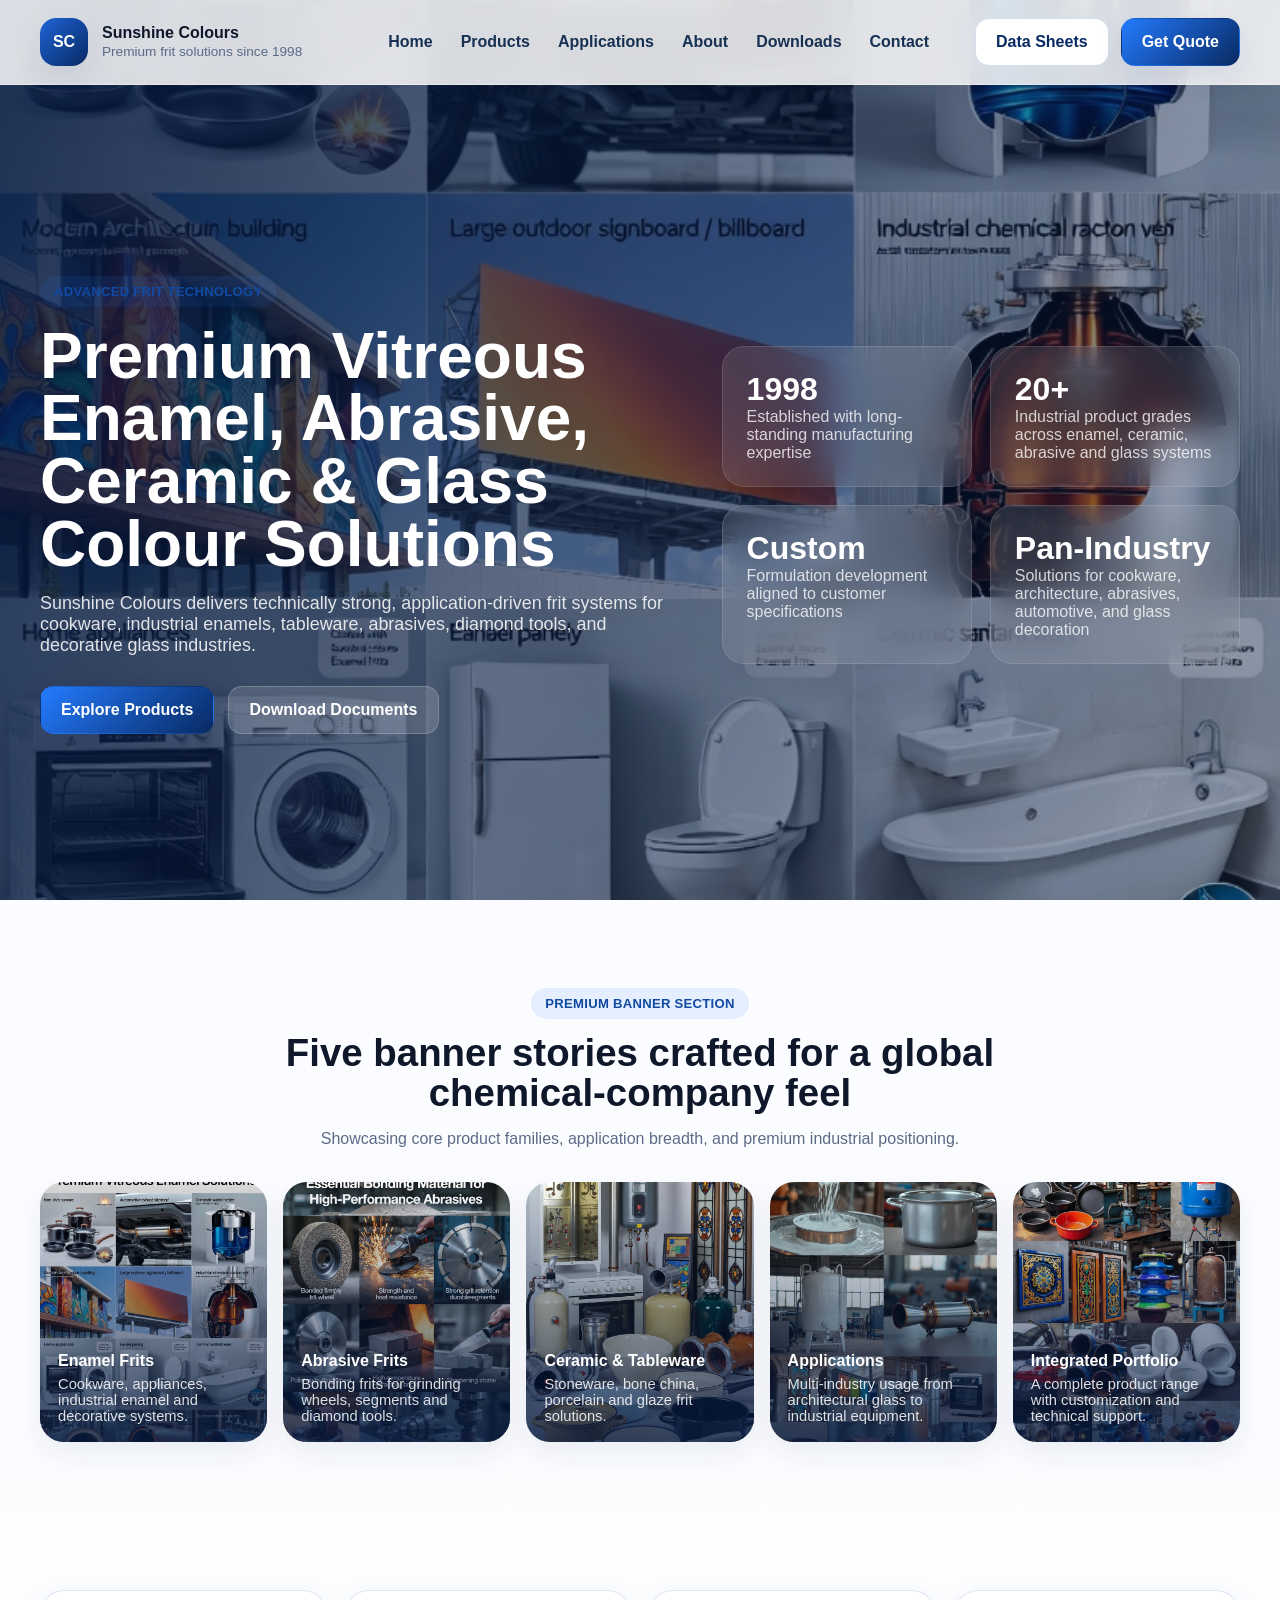
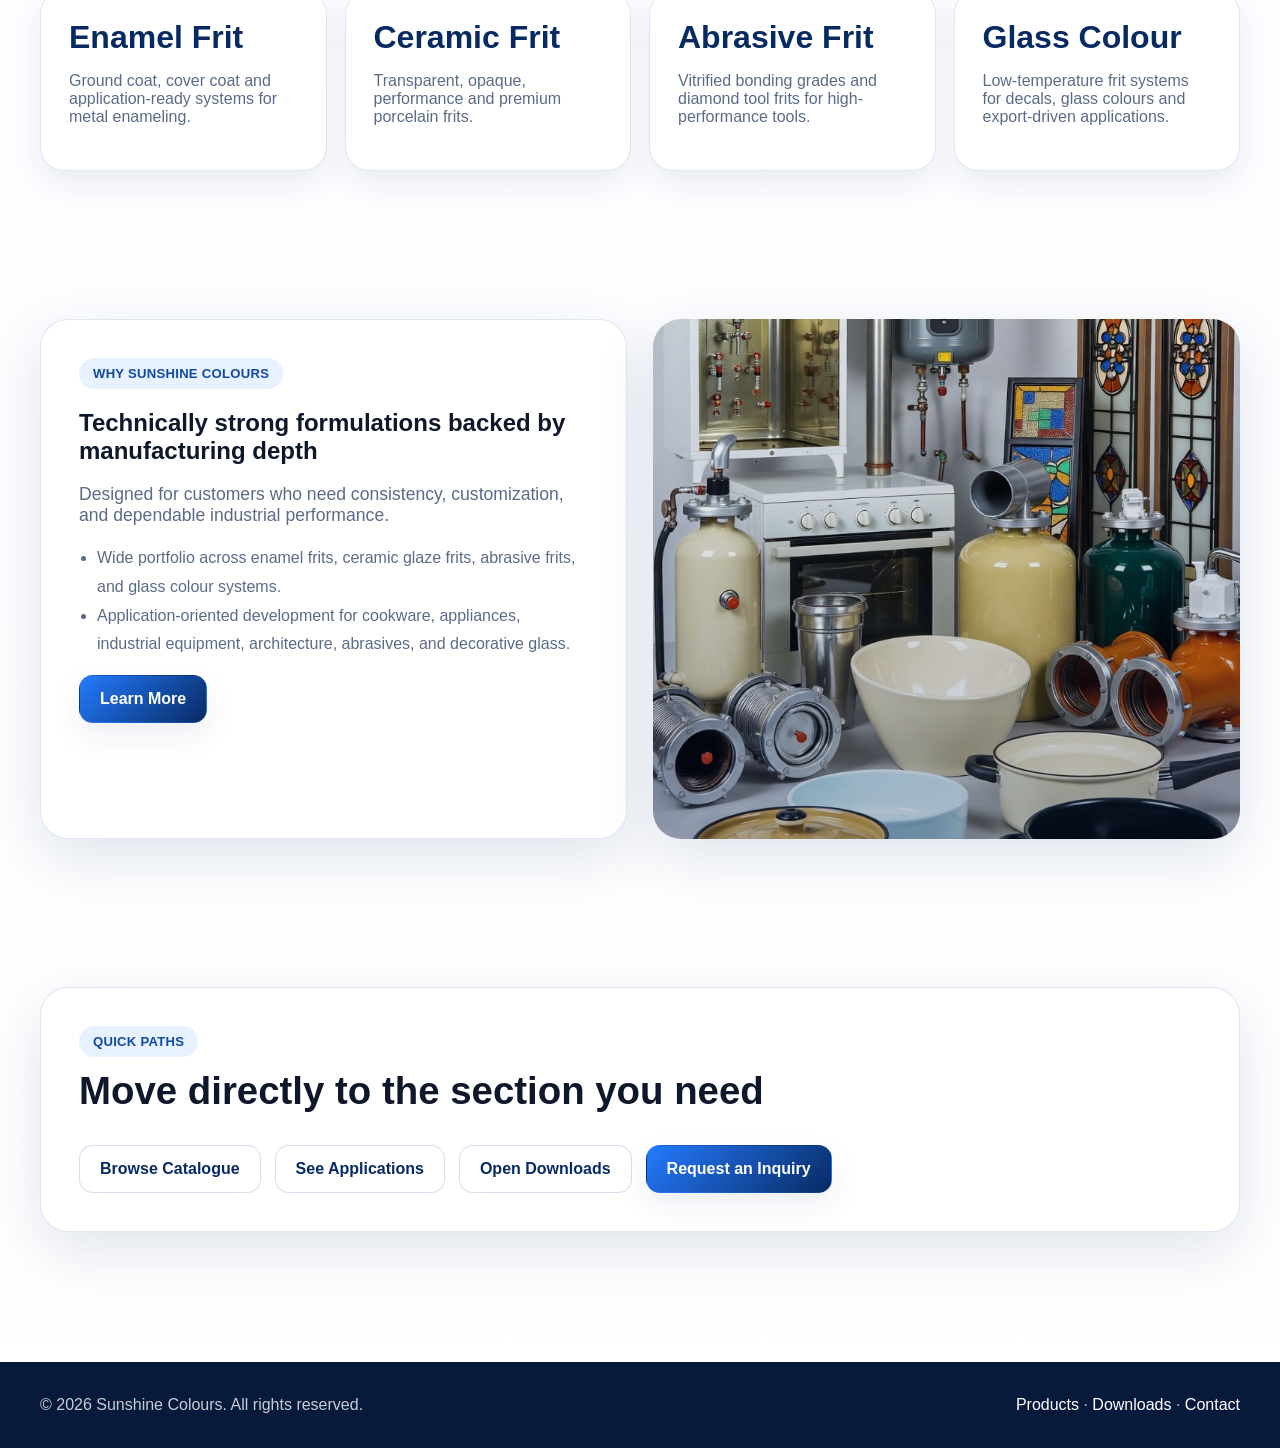
==== index.html @ 82674e24 "Add files via upload" ====
<!doctype html>
<html lang="en">
<head>
  <meta charset="UTF-8" />
  <meta name="viewport" content="width=device-width, initial-scale=1.0" />
  <title>Sunshine Colours | Premium Frit Solutions</title>
  <meta name="description" content="Sunshine Colours manufactures enamel frits, ceramic and tableware frits, abrasive frits, and glass colour frit systems." />
  <link rel="stylesheet" href="assets/css/styles.css" />
</head>
<body>
  <header class="topbar">
    <div class="container nav">
      <a class="brand" href="index.html">
        <div class="brand-mark">SC</div>
        <div class="brand-copy"><strong>Sunshine Colours</strong><span>Premium frit solutions since 1998</span></div>
      </a>
      <button class="nav-toggle">☰</button>
      <ul class="nav-links">
        <li><a href="index.html">Home</a></li>
        <li>
          <a href="products.html">Products</a>
          <div class="mega">
            <div class="mega-grid">
              <a class="mega-card" href="products.html"><strong>Enamel Frits</strong><span>Ground coat, cover coat, decorative systems</span></a>
              <a class="mega-card" href="products.html"><strong>Ceramic & Tableware Frits</strong><span>Stoneware, porcelain, bone china, glaze frits</span></a>
              <a class="mega-card" href="products.html"><strong>Abrasive Frits</strong><span>Bonding frits and diamond tool bonding grades</span></a>
              <a class="mega-card" href="products.html"><strong>Glass Colour Frits</strong><span>Lead-based and lead-free low-temperature systems</span></a>
            </div>
          </div>
        </li>
        <li><a href="applications.html">Applications</a></li>
        <li><a href="about.html">About</a></li>
        <li><a href="downloads.html">Downloads</a></li>
        <li><a href="contact.html">Contact</a></li>
      </ul>
      <div class="nav-cta">
        <a class="btn btn-outline" href="downloads.html">Data Sheets</a>
        <a class="btn btn-primary" href="contact.html">Get Quote</a>
      </div>
    </div>
  </header>

  <section class="hero">
    <div class="hero-slide active" style="background-image:url('assets/images/banner-enamel.jpg')"></div>
    <div class="hero-slide" style="background-image:url('assets/images/banner-abrasive.jpg')"></div>
    <div class="hero-slide" style="background-image:url('assets/images/applications-grid.jpg')"></div>
    <div class="hero-slide" style="background-image:url('assets/images/showcase-products.jpg')"></div>
    <div class="hero-slide" style="background-image:url('assets/images/showcase-enamel.jpg')"></div>
    <div class="hero-overlay"></div>
    <div class="container hero-content">
      <div class="hero-grid">
        <div>
          <span class="eyebrow">Advanced frit technology</span>
          <h1>Premium Vitreous Enamel, Abrasive, Ceramic & Glass Colour Solutions</h1>
          <p>Sunshine Colours delivers technically strong, application-driven frit systems for cookware, industrial enamels, tableware, abrasives, diamond tools, and decorative glass industries.</p>
          <div class="hero-actions">
            <a class="btn btn-primary" href="products.html">Explore Products</a>
            <a class="btn btn-light" href="downloads.html">Download Documents</a>
          </div>
        </div>
        <div class="hero-metrics">
          <div class="metric-card"><strong>1998</strong><span>Established with long-standing manufacturing expertise</span></div>
          <div class="metric-card"><strong>20+</strong><span>Industrial product grades across enamel, ceramic, abrasive and glass systems</span></div>
          <div class="metric-card"><strong>Custom</strong><span>Formulation development aligned to customer specifications</span></div>
          <div class="metric-card"><strong>Pan-Industry</strong><span>Solutions for cookware, architecture, abrasives, automotive, and glass decoration</span></div>
        </div>
      </div>
    </div>
  </section>

  <section class="section">
    <div class="container">
      <div class="section-heading reveal">
        <span class="eyebrow">Premium banner section</span>
        <h2>Five banner stories crafted for a global chemical-company feel</h2>
        <p>Showcasing core product families, application breadth, and premium industrial positioning.</p>
      </div>
      <div class="banner-stack">
        <div class="banner-card reveal" style="background-image:url('assets/images/banner-enamel.jpg')"><div class="banner-copy"><h3>Enamel Frits</h3><p>Cookware, appliances, industrial enamel and decorative systems.</p></div></div>
        <div class="banner-card reveal" style="background-image:url('assets/images/banner-abrasive.jpg')"><div class="banner-copy"><h3>Abrasive Frits</h3><p>Bonding frits for grinding wheels, segments and diamond tools.</p></div></div>
        <div class="banner-card reveal" style="background-image:url('assets/images/showcase-products.jpg')"><div class="banner-copy"><h3>Ceramic & Tableware</h3><p>Stoneware, bone china, porcelain and glaze frit solutions.</p></div></div>
        <div class="banner-card reveal" style="background-image:url('assets/images/applications-grid.jpg')"><div class="banner-copy"><h3>Applications</h3><p>Multi-industry usage from architectural glass to industrial equipment.</p></div></div>
        <div class="banner-card reveal" style="background-image:url('assets/images/showcase-enamel.jpg')"><div class="banner-copy"><h3>Integrated Portfolio</h3><p>A complete product range with customization and technical support.</p></div></div>
      </div>
    </div>
  </section>

  <section class="section-sm">
    <div class="container stat-strip">
      <div class="stat-card reveal"><strong>Enamel Frit</strong><p>Ground coat, cover coat and application-ready systems for metal enameling.</p></div>
      <div class="stat-card reveal"><strong>Ceramic Frit</strong><p>Transparent, opaque, performance and premium porcelain frits.</p></div>
      <div class="stat-card reveal"><strong>Abrasive Frit</strong><p>Vitrified bonding grades and diamond tool frits for high-performance tools.</p></div>
      <div class="stat-card reveal"><strong>Glass Colour</strong><p>Low-temperature frit systems for decals, glass colours and export-driven applications.</p></div>
    </div>
  </section>

  <section class="section">
    <div class="container showcase">
      <div class="content-panel reveal">
        <span class="eyebrow">Why Sunshine Colours</span>
        <h2>Technically strong formulations backed by manufacturing depth</h2>
        <p class="lead">Designed for customers who need consistency, customization, and dependable industrial performance.</p>
        <ul>
          <li>Wide portfolio across enamel frits, ceramic glaze frits, abrasive frits, and glass colour systems.</li>
          <li>Application-oriented development for cookware, appliances, industrial equipment, architecture, abrasives, and decorative glass.</li>
        </ul>
        <a class="btn btn-primary" href="about.html">Learn More</a>
      </div>
      <div class="image-panel reveal" style="background-image:url('assets/images/showcase-products.jpg')"></div>
    </div>
  </section>

  <section class="section-sm">
    <div class="container content-panel reveal">
      <div class="section-heading left">
        <span class="eyebrow">Quick paths</span>
        <h2>Move directly to the section you need</h2>
      </div>
      <div class="hero-actions">
        <a class="btn btn-outline" href="products.html">Browse Catalogue</a>
        <a class="btn btn-outline" href="applications.html">See Applications</a>
        <a class="btn btn-outline" href="downloads.html">Open Downloads</a>
        <a class="btn btn-primary" href="contact.html">Request an Inquiry</a>
      </div>
    </div>
  </section>

  <footer class="footer">
    <div class="container footer-grid">
      <div>© <span id="year"></span> Sunshine Colours. All rights reserved.</div>
      <div><a href="products.html">Products</a> · <a href="downloads.html">Downloads</a> · <a href="contact.html">Contact</a></div>
    </div>
  </footer>
  <script src="assets/js/products.js"></script>
  <script src="assets/js/app.js"></script>
</body>
</html>
---- assets/css/styles.css ----
:root {
  --blue-950: #061a40;
  --blue-900: #082a63;
  --blue-800: #114aa2;
  --blue-700: #1e63d6;
  --blue-600: #247bff;
  --blue-500: #4da0ff;
  --blue-100: #eaf4ff;
  --blue-050: #f5faff;
  --ink: #0f172a;
  --muted: #5b6b87;
  --line: rgba(17, 74, 162, 0.13);
  --white: #ffffff;
  --shadow: 0 20px 60px rgba(8, 42, 99, 0.12);
  --shadow-soft: 0 12px 30px rgba(8, 42, 99, 0.08);
  --radius-lg: 24px;
  --radius-md: 18px;
  --radius-sm: 12px;
  --container: min(1200px, calc(100% - 32px));
}
* { box-sizing: border-box; }
html { scroll-behavior: smooth; }
body {
  margin: 0;
  font-family: Inter, Segoe UI, Arial, sans-serif;
  color: var(--ink);
  background: linear-gradient(180deg, #f9fbff 0%, #ffffff 100%);
}
a { color: inherit; text-decoration: none; }
img { max-width: 100%; display: block; }
.container { width: var(--container); margin: 0 auto; }
.section { padding: 88px 0; }
.section-sm { padding: 60px 0; }
.page-hero { padding: 150px 0 70px; background: radial-gradient(circle at top left, rgba(77,160,255,.18), transparent 34%), linear-gradient(135deg, #ffffff, #eef6ff); border-bottom: 1px solid var(--line); }
.page-hero h1 { font-size: clamp(2rem, 4vw, 3.4rem); line-height: 1.05; margin: 0 0 16px; }
.page-hero p { max-width: 760px; color: var(--muted); font-size: 1.05rem; }
.eyebrow { display: inline-block; padding: 8px 14px; border-radius: 999px; color: var(--blue-800); background: rgba(36,123,255,.1); font-weight: 700; letter-spacing: .02em; font-size: .82rem; text-transform: uppercase; }
.lead { font-size: 1.1rem; color: var(--muted); }
.topbar {
  position: fixed; top: 0; left: 0; right: 0; z-index: 1000;
  backdrop-filter: blur(18px);
  background: rgba(255,255,255,.84);
  border-bottom: 1px solid rgba(255,255,255,.35);
}
.nav { display: flex; align-items: center; justify-content: space-between; min-height: 84px; gap: 20px; }
.brand { display: flex; align-items: center; gap: 14px; }
.brand-mark {
  width: 48px; height: 48px; border-radius: 16px;
  background: linear-gradient(135deg, var(--blue-700), var(--blue-900));
  color: white; display: grid; place-items: center; font-weight: 900; box-shadow: var(--shadow-soft);
}
.brand-copy strong { display: block; font-size: 1rem; }
.brand-copy span { color: var(--muted); font-size: .85rem; }
.nav-links { display: flex; align-items: center; gap: 28px; }
.nav-links > li { list-style: none; position: relative; }
.nav-links a { font-weight: 600; color: #183153; }
.nav-links a:hover { color: var(--blue-700); }
.nav-cta { display: flex; gap: 12px; align-items: center; }
.nav-toggle { display: none; border: 0; background: transparent; font-size: 1.7rem; }
.mega { position: absolute; top: 130%; left: 0; min-width: 560px; padding: 20px; background: rgba(255,255,255,.98); border: 1px solid var(--line); border-radius: var(--radius-md); box-shadow: var(--shadow); opacity: 0; pointer-events: none; transform: translateY(10px); transition: .25s ease; }
.nav-links li:hover .mega { opacity: 1; pointer-events: auto; transform: translateY(0); }
.mega-grid { display: grid; grid-template-columns: 1fr 1fr; gap: 16px; }
.mega-card { border: 1px solid var(--line); border-radius: var(--radius-sm); padding: 16px; background: linear-gradient(180deg, #fff, #f8fbff); }
.mega-card span { display: block; color: var(--muted); font-size: .9rem; margin-top: 6px; }
.btn {
  display: inline-flex; align-items: center; justify-content: center; gap: 10px;
  padding: 14px 20px; border-radius: 14px; font-weight: 700; transition: .25s ease;
  border: 1px solid transparent; cursor: pointer;
}
.btn-primary { background: linear-gradient(135deg, var(--blue-600), var(--blue-900)); color: white; box-shadow: var(--shadow-soft); }
.btn-primary:hover { transform: translateY(-2px); }
.btn-outline { border-color: rgba(17,74,162,.18); background: white; color: var(--blue-900); }
.btn-outline:hover { border-color: var(--blue-700); color: var(--blue-700); }
.btn-light { background: rgba(255,255,255,.15); color: white; border-color: rgba(255,255,255,.2); }
.hero {
  position: relative; min-height: 100vh; display: flex; align-items: center; overflow: hidden; color: white;
  background: var(--blue-950);
}
.hero-overlay {
  position: absolute; inset: 0; background: linear-gradient(110deg, rgba(6,26,64,.90), rgba(6,26,64,.62) 45%, rgba(6,26,64,.38) 100%); z-index: 2;
}
.hero-slide {
  position: absolute; inset: 0; background-size: cover; background-position: center; opacity: 0; transform: scale(1.05); transition: opacity .9s ease, transform 6s ease;
}
.hero-slide.active { opacity: 1; transform: scale(1); }
.hero-content { position: relative; z-index: 3; padding-top: 110px; }
.hero-grid { display: grid; grid-template-columns: 1.1fr .9fr; gap: 48px; align-items: center; }
.hero h1 { font-size: clamp(2.7rem, 5vw, 4.8rem); line-height: .98; margin: 18px 0; max-width: 820px; }
.hero p { color: rgba(255,255,255,.85); font-size: 1.12rem; max-width: 720px; }
.hero-actions { display: flex; gap: 14px; flex-wrap: wrap; margin-top: 30px; }
.hero-metrics { display: grid; grid-template-columns: repeat(2, minmax(0,1fr)); gap: 18px; }
.metric-card { background: rgba(255,255,255,.1); backdrop-filter: blur(18px); border: 1px solid rgba(255,255,255,.12); border-radius: 22px; padding: 24px; }
.metric-card strong { display: block; font-size: 2rem; }
.metric-card span { color: rgba(255,255,255,.78); }
.section-heading { max-width: 780px; margin: 0 auto 34px; text-align: center; }
.section-heading.left { margin-left: 0; text-align: left; }
.section-heading h2 { font-size: clamp(1.8rem, 3vw, 3rem); line-height: 1.05; margin: 14px 0 10px; }
.section-heading p { color: var(--muted); }
.cards-3, .cards-4 { display: grid; gap: 22px; }
.cards-3 { grid-template-columns: repeat(3, minmax(0,1fr)); }
.cards-4 { grid-template-columns: repeat(4, minmax(0,1fr)); }
.info-card, .stat-card, .download-card, .contact-card, .product-card, .detail-card, .app-card {
  background: white; border: 1px solid var(--line); border-radius: var(--radius-lg); box-shadow: var(--shadow-soft);
}
.info-card, .stat-card, .download-card, .contact-card, .app-card { padding: 28px; }
.info-card h3, .product-card h3, .app-card h3 { margin: 12px 0 12px; font-size: 1.25rem; }
.info-card p, .stat-card p, .download-card p, .contact-card p, .app-card p { color: var(--muted); }
.icon-badge { width: 56px; height: 56px; border-radius: 18px; background: linear-gradient(135deg, #e9f3ff, #d6e8ff); color: var(--blue-800); display: grid; place-items: center; font-size: 1.4rem; }
.stat-strip { display: grid; grid-template-columns: repeat(4, minmax(0,1fr)); gap: 18px; }
.stat-card strong { font-size: 2rem; display: block; color: var(--blue-900); }
.showcase { display: grid; grid-template-columns: 1fr 1fr; gap: 26px; align-items: stretch; }
.image-panel { min-height: 520px; border-radius: 28px; background-size: cover; background-position: center; position: relative; overflow: hidden; box-shadow: var(--shadow); }
.image-panel::after { content: ''; position: absolute; inset: 0; background: linear-gradient(180deg, transparent, rgba(6,26,64,.28)); }
.content-panel { background: white; border: 1px solid var(--line); box-shadow: var(--shadow); border-radius: 28px; padding: 38px; }
.content-panel ul { padding-left: 18px; color: var(--muted); line-height: 1.8; }
.banner-stack { display: grid; grid-template-columns: repeat(5, minmax(0,1fr)); gap: 16px; }
.banner-card { position: relative; min-height: 260px; border-radius: 24px; overflow: hidden; background-size: cover; background-position: center; box-shadow: var(--shadow-soft); }
.banner-card::after { content:''; position:absolute; inset:0; background: linear-gradient(180deg, transparent, rgba(6,26,64,.82)); }
.banner-card .banner-copy { position:absolute; left:18px; right:18px; bottom:18px; z-index:2; color:white; }
.banner-card h3 { margin: 0 0 6px; font-size: 1rem; }
.banner-card p { margin: 0; color: rgba(255,255,255,.85); font-size: .92rem; }
.filter-panel {
  display: grid; grid-template-columns: 1.3fr .9fr .9fr; gap: 16px; padding: 18px; margin-bottom: 28px;
  background: white; border: 1px solid var(--line); border-radius: 24px; box-shadow: var(--shadow-soft);
}
.filter-panel input, .filter-panel select, .field input, .field textarea {
  width: 100%; padding: 15px 16px; border: 1px solid rgba(17,74,162,.14); border-radius: 14px; outline: none; background: #fbfdff; font: inherit;
}
.filter-panel input:focus, .filter-panel select:focus, .field input:focus, .field textarea:focus { border-color: var(--blue-600); box-shadow: 0 0 0 4px rgba(36,123,255,.09); }
.product-grid { display: grid; grid-template-columns: repeat(3, minmax(0,1fr)); gap: 22px; }
.product-card { overflow: hidden; }
.product-card-image { min-height: 220px; background-size: cover; background-position: center; }
.product-card-body { padding: 24px; }
.product-card p { color: var(--muted); }
.product-meta-row { display: flex; gap: 10px; align-items: center; flex-wrap: wrap; margin-bottom: 8px; }
.chip, .code-tag { display: inline-flex; padding: 7px 12px; border-radius: 999px; font-size: .8rem; font-weight: 700; }
.chip { background: rgba(36,123,255,.1); color: var(--blue-800); }
.code-tag { background: rgba(6,26,64,.07); color: var(--blue-950); }
.mini-specs { display: grid; gap: 8px; color: var(--muted); font-size: .93rem; margin: 16px 0 20px; }
.card-actions { display: flex; }
.empty-state { grid-column: 1/-1; text-align: center; background: white; padding: 40px; border-radius: 22px; border: 1px solid var(--line); }
.product-hero-detail { display: grid; grid-template-columns: .9fr 1.1fr; gap: 28px; align-items: stretch; }
.product-hero-detail-image { min-height: 420px; background-size: cover; background-position: center; border-radius: 28px; box-shadow: var(--shadow); }
.product-hero-detail-copy { background: white; border-radius: 28px; border: 1px solid var(--line); padding: 34px; box-shadow: var(--shadow-soft); }
.product-hero-detail-copy h1 { margin: 8px 0 14px; font-size: clamp(2rem, 3vw, 3rem); }
.detail-cta-group { display:flex; gap:14px; flex-wrap: wrap; margin-top: 28px; }
.detail-grid { display: grid; grid-template-columns: 1fr 1fr; gap: 22px; margin-top: 22px; }
.detail-card { padding: 30px; }
.spec-table { width: 100%; border-collapse: collapse; }
.spec-table td { padding: 14px 10px; border-bottom: 1px solid rgba(17,74,162,.1); }
.spec-table td:first-child { color: var(--muted); width: 42%; }
.feature-list { margin: 0; padding-left: 18px; color: var(--muted); line-height: 1.85; }
.spec-kpis { display:grid; gap: 16px; }
.spec-kpis div { padding: 18px; border-radius: 16px; background: linear-gradient(180deg, #f7fbff, #eef6ff); border: 1px solid var(--line); }
.spec-kpis span { display:block; font-size: .88rem; color: var(--muted); margin-bottom: 8px; }
.related-grid { display:grid; grid-template-columns: repeat(3, minmax(0,1fr)); gap: 18px; }
.related-card { display:block; padding: 22px; border-radius: 18px; border: 1px solid var(--line); background:white; box-shadow: var(--shadow-soft); }
.related-card span { display:block; font-size: .84rem; color: var(--blue-700); font-weight: 700; margin-bottom: 8px; }
.app-grid { display:grid; grid-template-columns: repeat(3, minmax(0,1fr)); gap: 22px; }
.app-card ul { color: var(--muted); padding-left: 18px; line-height: 1.8; }
.about-grid { display:grid; grid-template-columns: 1.1fr .9fr; gap: 26px; }
.highlight-box { padding: 28px; border-radius: 24px; background: linear-gradient(135deg, #0c2e67, #1d67db); color: white; box-shadow: var(--shadow); }
.highlight-box p, .highlight-box li { color: rgba(255,255,255,.86); }
.download-grid, .contact-grid { display:grid; grid-template-columns: repeat(2, minmax(0,1fr)); gap: 22px; }
.download-card strong { display:block; margin-bottom: 8px; font-size: 1.1rem; }
.form-grid { display:grid; grid-template-columns: 1fr 1fr; gap: 14px; }
.field textarea { min-height: 150px; resize: vertical; }
.footer { padding: 34px 0; background: #071a3c; color: rgba(255,255,255,.78); margin-top: 70px; }
.footer-grid { display:flex; align-items:center; justify-content:space-between; gap: 20px; }
.footer a { color: white; }
.whatsapp-float {
  position: fixed; right: 22px; bottom: 22px; width: 58px; height: 58px; border-radius: 999px; z-index: 999;
  display: grid; place-items: center; color: white; font-size: 1.35rem; box-shadow: var(--shadow);
  background: linear-gradient(135deg, #28d366, #13964a);
}
.reveal { opacity: 0; transform: translateY(18px); transition: opacity .65s ease, transform .65s ease; }
.revealed { opacity: 1; transform: translateY(0); }
@media (max-width: 1100px) {
  .banner-stack, .cards-4, .product-grid, .app-grid { grid-template-columns: repeat(2, minmax(0,1fr)); }
  .cards-3, .showcase, .about-grid, .detail-grid, .product-hero-detail, .download-grid, .contact-grid, .hero-grid { grid-template-columns: 1fr; }
  .stat-strip { grid-template-columns: repeat(2, minmax(0,1fr)); }
}
@media (max-width: 820px) {
  .nav-toggle { display: inline-flex; }
  .nav-links {
    position: absolute; top: 84px; left: 16px; right: 16px; display: none; flex-direction: column; align-items: stretch;
    background: white; border-radius: 22px; padding: 18px; box-shadow: var(--shadow); border: 1px solid var(--line);
  }
  .nav-links.open { display: flex; }
  .nav-links li:hover .mega { position: static; opacity: 1; pointer-events: auto; transform: none; min-width: auto; box-shadow: none; padding: 12px 0 0; border: 0; }
  .nav-cta { display:none; }
  .filter-panel, .form-grid { grid-template-columns: 1fr; }
  .banner-stack, .cards-4, .product-grid, .app-grid, .related-grid { grid-template-columns: 1fr; }
  .stat-strip { grid-template-columns: 1fr; }
}


.contact-row {
  display: flex;
  align-items: flex-start;
}

.contact-row strong {
  min-width: 80px; /* keeps all labels aligned */
}

.address-text {
  line-height: 1.6;
  color: var(--muted);
}

.label {
  min-width: 80px;
  font-weight: 600; /* same as your other labels */
  color: var(--ink);
  padding-top: 2px;
}


.map-card {
  padding: 0; /* remove default padding */
  overflow: hidden;
}

.map-card h2,
.map-card p {
  padding: 24px 28px 0;
}

.map-container {
  height: 320px;
  width: 100%;
  border-top: 1px solid var(--line);
  border-radius: 0 0 var(--radius-lg) var(--radius-lg);
  overflow: hidden;
}


.full-map {
  margin-top: 30px;
}

.map-container {
  height: 420px; /* bigger = more premium */
}

.app-image {
  height: 160px;
  border-radius: 16px;
  margin-bottom: 16px;
  background-size: cover;
  background-position: center;
  box-shadow: var(--shadow-soft);
}
.app-card:hover .app-image {
  transform: scale(1.05);
  transition: 0.4s ease;
}
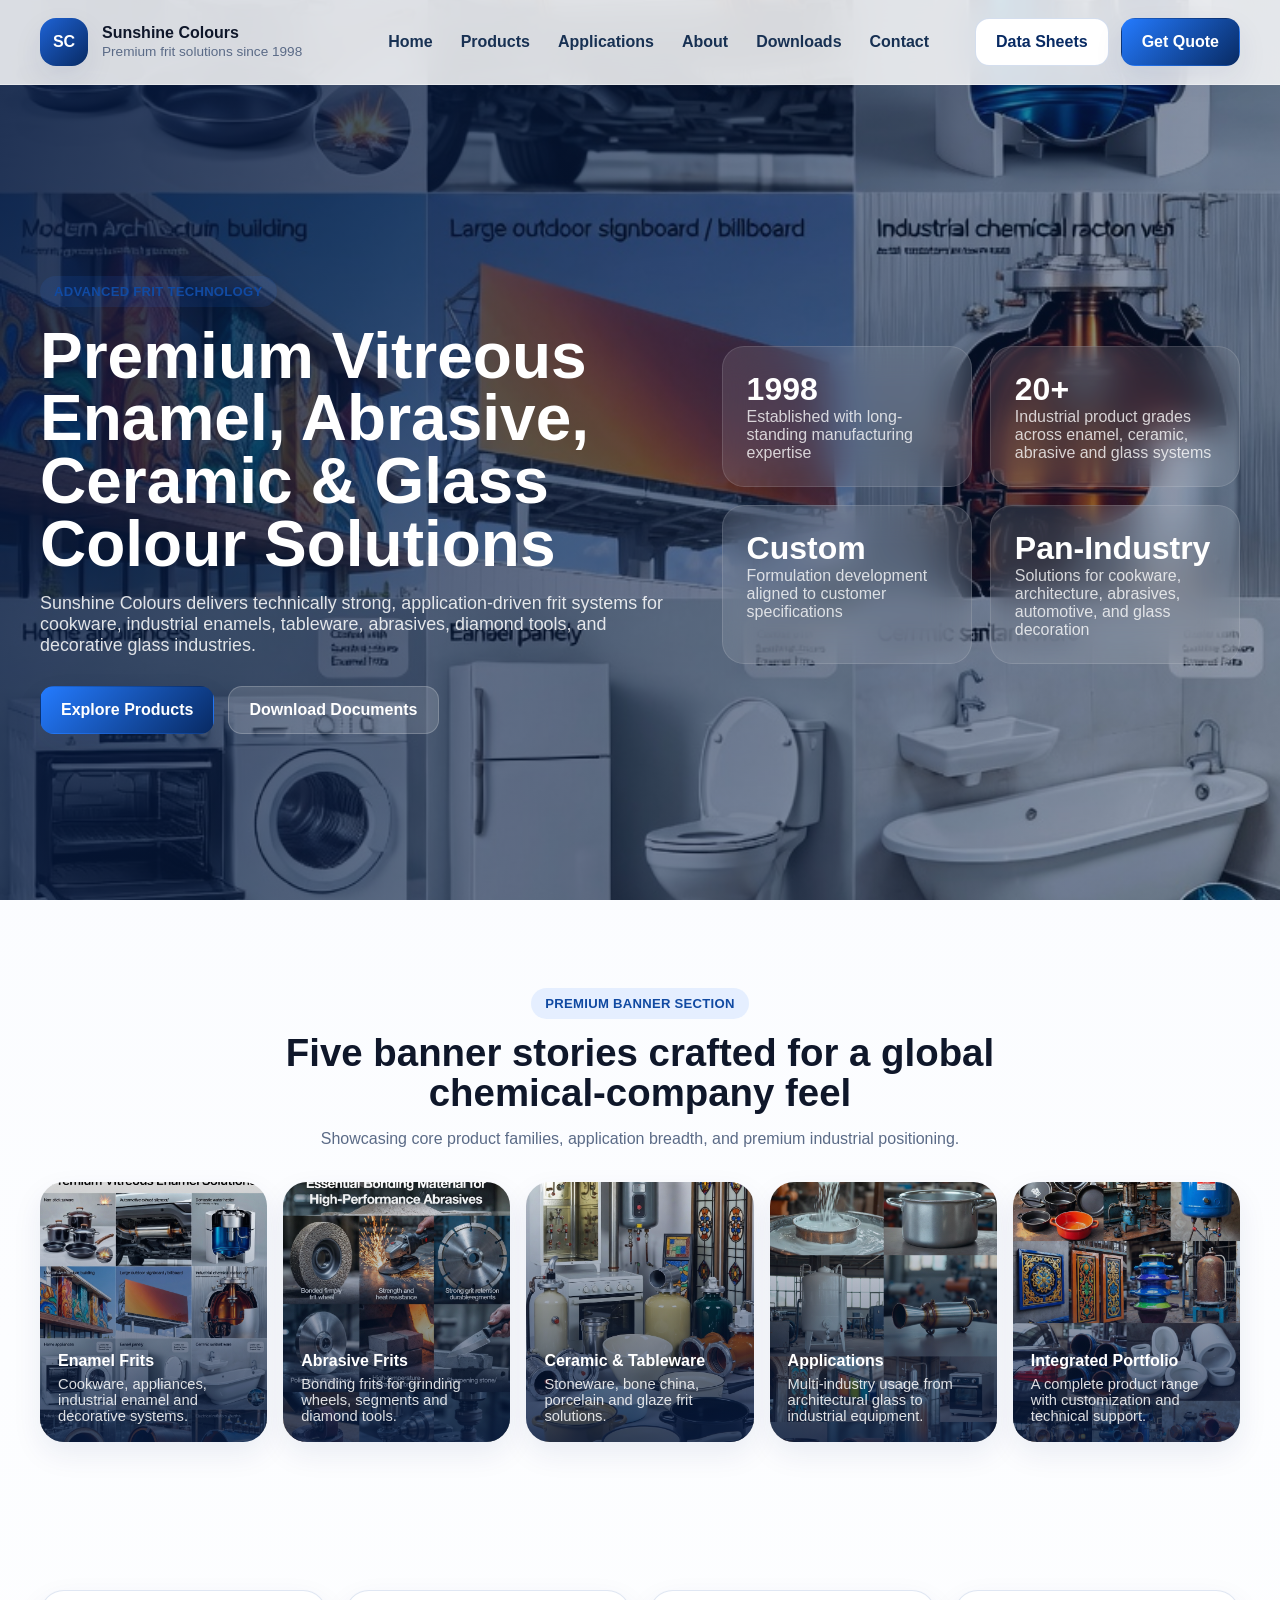
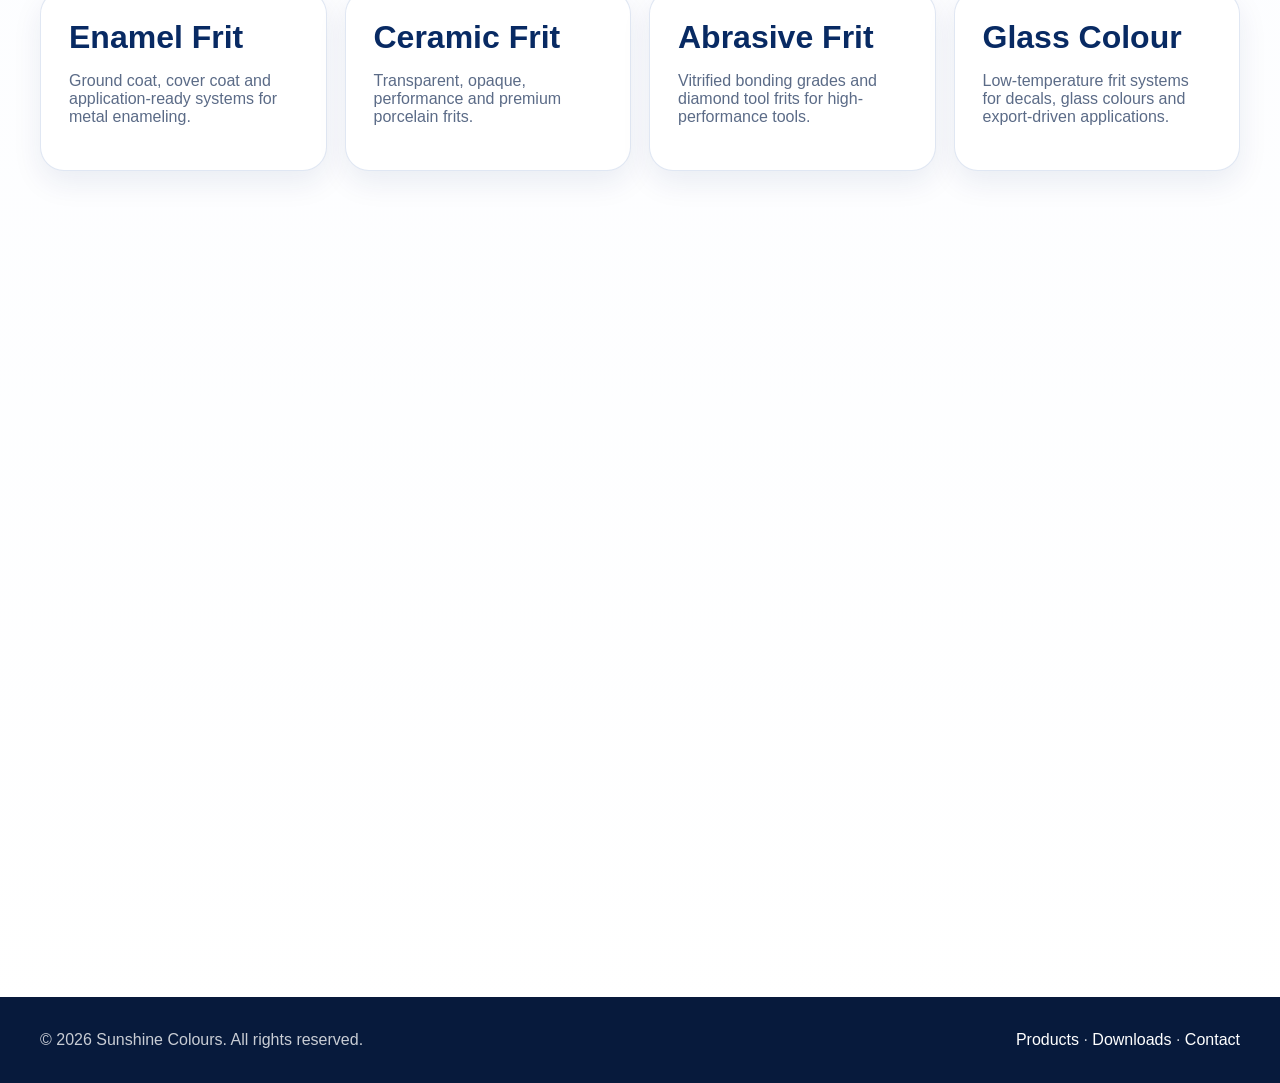
==== commit 936a2a05: "Update index.html" ====
--- a/index.html
+++ b/index.html
@@ -110,21 +110,6 @@
     </div>
   </section>
 
-  <section class="section-sm">
-    <div class="container content-panel reveal">
-      <div class="section-heading left">
-        <span class="eyebrow">Quick paths</span>
-        <h2>Move directly to the section you need</h2>
-      </div>
-      <div class="hero-actions">
-        <a class="btn btn-outline" href="products.html">Browse Catalogue</a>
-        <a class="btn btn-outline" href="applications.html">See Applications</a>
-        <a class="btn btn-outline" href="downloads.html">Open Downloads</a>
-        <a class="btn btn-primary" href="contact.html">Request an Inquiry</a>
-      </div>
-    </div>
-  </section>
-
   <footer class="footer">
     <div class="container footer-grid">
       <div>© <span id="year"></span> Sunshine Colours. All rights reserved.</div>
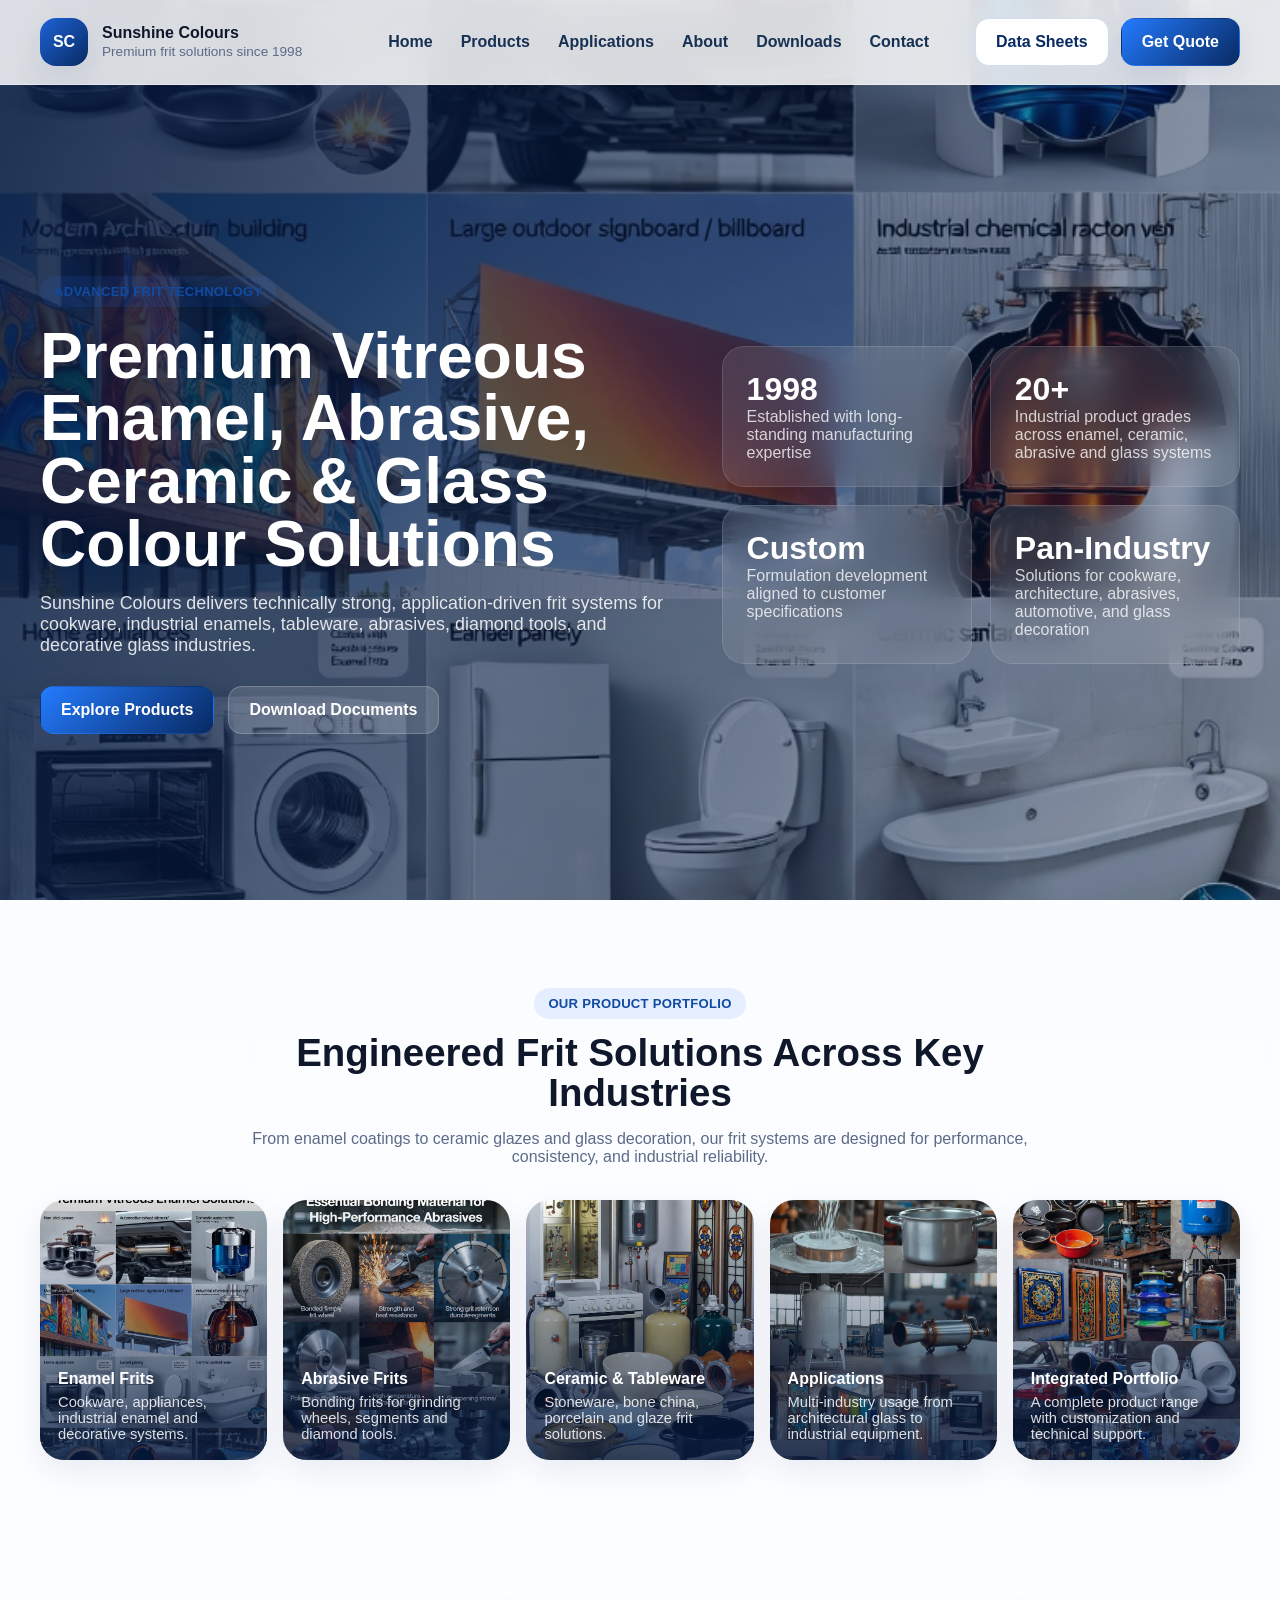
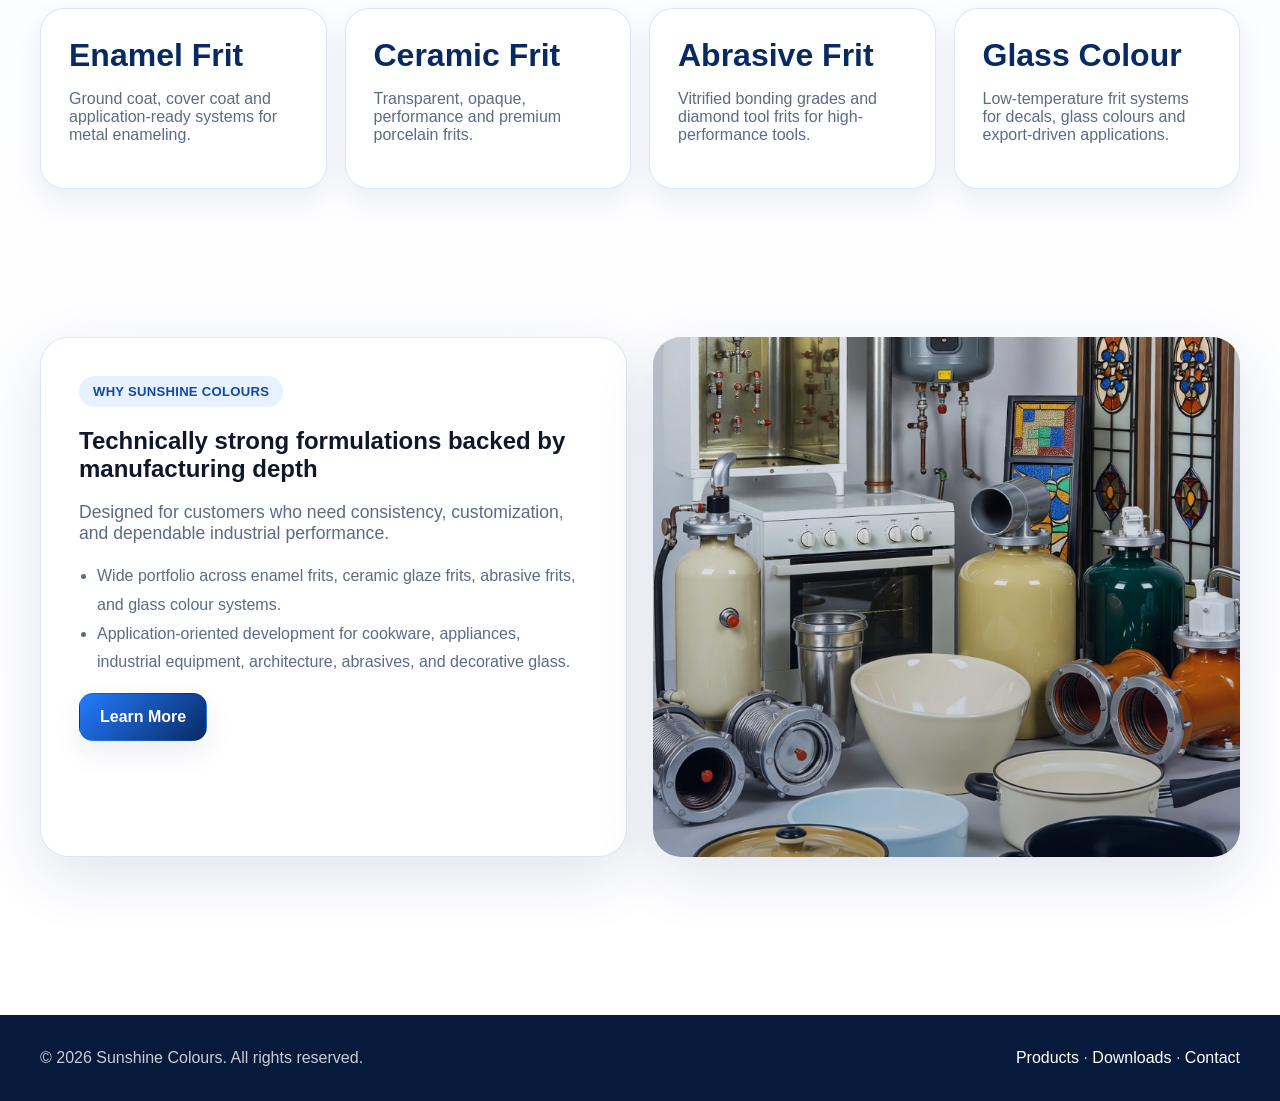
==== commit 7d4af6d8: "Update index.html" ====
--- a/index.html
+++ b/index.html
@@ -71,9 +71,9 @@
   <section class="section">
     <div class="container">
       <div class="section-heading reveal">
-        <span class="eyebrow">Premium banner section</span>
-        <h2>Five banner stories crafted for a global chemical-company feel</h2>
-        <p>Showcasing core product families, application breadth, and premium industrial positioning.</p>
+        <span class="eyebrow">Our Product Portfolio</span>
+        <h2>Engineered Frit Solutions Across Key Industries</h2>
+        <p>From enamel coatings to ceramic glazes and glass decoration, our frit systems are designed for performance, consistency, and industrial reliability.</p>
       </div>
       <div class="banner-stack">
         <div class="banner-card reveal" style="background-image:url('assets/images/banner-enamel.jpg')"><div class="banner-copy"><h3>Enamel Frits</h3><p>Cookware, appliances, industrial enamel and decorative systems.</p></div></div>
